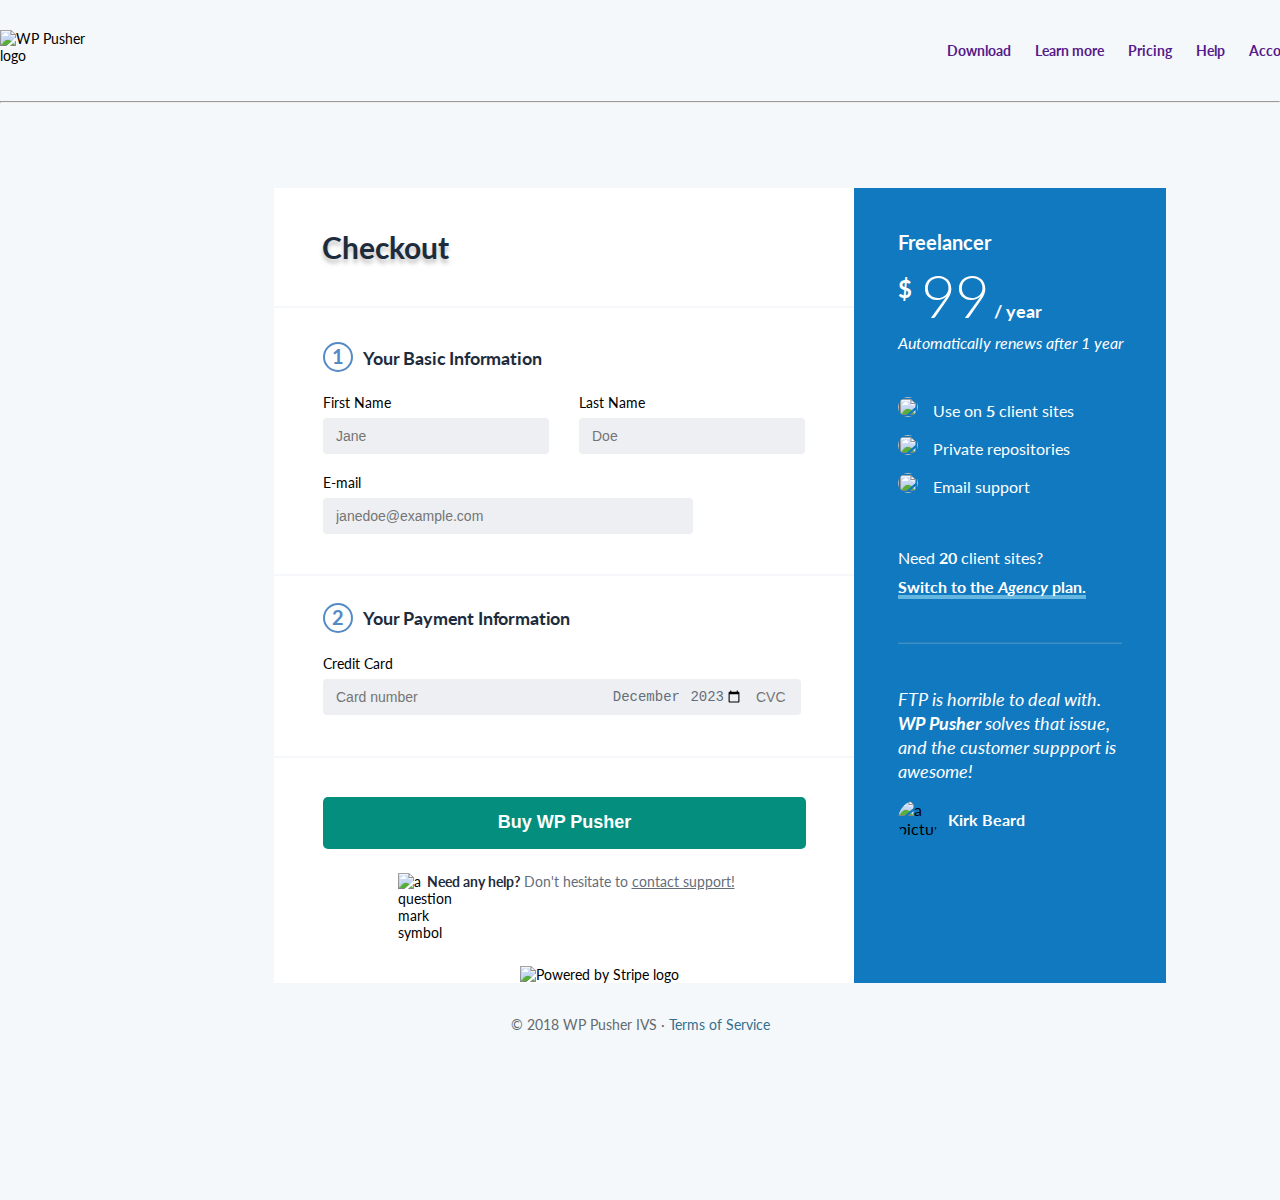
==== index.html @ f279d7f8 "Add files via upload" ====
<!DOCTYPE html>
<html lang="en">
<head>
	<meta charset="UTF-8">
	<meta name="viewport" content="width=device-width, initial-scale=1.0">
	<title>Checkout Page</title>
	<link rel="stylesheet" type="text/css" href="./styles.css">
	<link rel="preconnect" href="https://fonts.googleapis.com">
	<link rel="preconnect" href="https://fonts.gstatic.com" crossorigin>
	<link href="https://fonts.googleapis.com/css2?family=Lato&display=swap" rel="stylesheet">
</head>

<body>
	<nav class="nav-bar">
		<header class="logo">
			<img src="./Assets/wppusher-logo copy.svg" alt="WP Pusher logo">
		</header>
		<ul>
			<li><a href="">Download</a></li>
			<li><a href="">Learn more</a></li>
			<li><a href="">Pricing</a></li>
			<li><a href="">Help</a></li>
			<li><a href="">Account</a></li>
		</ul>
		<select class="small-viewport-nav-menu">
			<option value="" id="menu-icon"><a href="#">Menu</a></option>
			<option value="download"><a href="">Download</a></option>
			<option value="learn-more"><a href="">Learn more</a></option>
			<option value="pricing"><a href="">Pricing</a></option>
			<option value="help"><a href="">Help</a></option>
			<option value="account"><a href="">Account</a></option>
		</select>
	</nav>

	<hr class="header-hr">
	
	<main>
		<section class="checkout-info">
			<header>
				<h1>Checkout</h1>
			</header>

			<hr class="form-hr">

			<form action="" method="post">

				<fieldset class="basic-info">
					<div class="legend-flex">
						<div class="small-circle">1</div>
						<legend>Your Basic Information</legend>
					</div>

					<div class="name-flex">
						<label for="first-name"><span>First Name</span>
							<input id="first-name" type="text" name="firstname" placeholder="Jane" required class="name">
						</label>
				
						<label for="last-name"><span>Last Name</span>
							<input id="last-name" type="text" name="lastname" placeholder="Doe" required class="name">
						</label>
					</div>

					<div class="email-add">
						<label for="email-address"><span>E-mail</span>
							<input id="email-address" type="email" name="email" inputmode="email" placeholder="janedoe@example.com" required>
						</label>
					</div>
				</fieldset>

				<hr class="form-hr">

				<fieldset class="payment-info">
					<div class="legend-flex">
						<div class="small-circle">2</div>
						<legend>Your Payment Information</legend>
					</div>
					<div class="credit-card-flex">
						<label for="credit-card-number"><span class="cc1">Credit Card</span>
							<input id="credit-card-number" type="tel" name="credit-card" inputmode="numeric" pattern="[0-9\s]{13,19}" minlength="15" maxlength="19" placeholder="Card number" required>
						</label>

						<div class="cc-flex">
							<label for="card-expiration-date" class="cc"><span class="cc2">MM/YY</span>
								<input id="card-expiration-date" type="month" name="card-mm-yy" min="2023-12" value="2023-12" required>
							</label>

							<label for="card-cvc" class="cc"><span class="cc3">CVC</span>
								<input id="card-cvc" type="tel" name="cvc" maxlength="4" inputmode="numeric" pattern="[0-9\s]{3}" placeholder="CVC" required>
							</label>
						</div>
					</div>
				</fieldset>

				<hr class="form-hr">

				<button id="submit-button" type="submit">Buy WP Pusher</button>
			</form>

			<div class="checkout-footer">
				<div class="smaller-circle">
					<img src="./Assets/Mask.svg" alt="a question mark symbol">
				</div>
				<p><strong id="checkout-footer-strong">Need any help?</strong> Don't hesitate to <a href="">contact support!</a></p>
			</div>
			<div id="checkout-footer-logo">
					<img src="./Assets/powered_by_stripe.svg" alt="Powered by Stripe logo">
			</div>
		</section>

		<section class="freelancer">
			<header class="pricing">
				<h1>Freelancer</h1>
				<div class="pricing-h2-grid">
					<h2>$</h2>
					<div>
						<span id="tall-text">99</span>
						<span>/ year</span>
					</div>
				</div>
				
				<p>Automatically renews after 1 year</p>
			</header>

			<article class="package-summary">
				<ul>
					<li><img src="./Assets/Combined Shape.svg"> Use on <strong>5</strong> client sites</li>
					<li><img src="./Assets/Combined Shape.svg"> Private repositories</li>
					<li><img src="./Assets/Combined Shape.svg"> Email support</li>
				</ul>
				<p>Need <strong>20</strong> client sites?</p>
				<p><a href=""><strong>Switch to the <em>Agency</em> plan.</strong></a></p>
				<hr>
				<div class="customer-review">
					<blockquote><em>FTP is horrible to deal with. <strong>WP Pusher</strong> solves that issue, and the customer suppport is awesome!</em></blockquote>
					<figure>
						<img src="./Assets/Bitmap.svg" alt="a picture of a customer">
						<figcaption>Kirk Beard</figcaption>
					</figure>
				</div>
			</article>
		</section>
	</main>

	<footer>
		<div class="checkout-footer">
			<p><img src="./Assets/Mask.svg" alt="a question mark symbol" class="smaller-circle">
				<strong id="checkout-footer-strong"> Need any help?</strong> Don't hesitate to <a href="">contact support!</a>
			</p>
		</div>
		<div id="checkout-footer-logo">
			<img src="./Assets/powered_by_stripe.svg" alt="Powered by Stripe logo">
		</div>
		<p>&copy;  2018 WP Pusher IVS &middot; <a href="">Terms of Service</a></p>
	</footer>

	
</body>
</html>
---- styles.css ----
:root {
	--mainText-color: rgb(29, 44, 60);
	--inputText-color: rgb(100, 110, 122);
	--inputBackground-color: rgba(237, 239, 242);
	--freelancerText-color: rgb(255, 255, 255);
	--mainBackground-color: rgb(245, 248, 250);
	--freelancerBackground-color: rgb(17, 121, 191);
	--circle-color: rgb(84, 139, 197);
	--formHR-color: rgb(245, 247, 250);
	--buttonBackground-color: rgb(3, 142, 125);
}

@media (prefers-reduced-motion: no-preference) {
	* {
		scroll-behavior: smooth;
	}
}

*, *::before, ::after {
	padding: 0;
	margin: 0;
	box-sizing: border-box;
}

html {
	font-size: 62.5%;
}

body {
	font-family: 'Lato', sans-serif;
	font-size: 1.4rem;
	max-width: 144rem;
	height: 117rem;
	margin: auto;
	background-color: var(--mainBackground-color);
}


/* NAVIGATION BAR */

nav {
	display: flex;
	background-color: var(mainBackground-color);
	margin-block: 3rem;
	margin-inline: 0;
	justify-content: space-between;
}

.logo {
	background-color: var(mainBackground-color);
	margin-block-start: 0;
	margin-inline-start: 0;
	max-width: 20rem;
	height: 3.9rem;
}

 nav ul {
 	display: inline-flex;
 	list-style: none;
 	margin-inline-start: 83rem;
 }

nav li {
	flex-grow: 1;
	flex-shrink: 0;
	margin: 0.2rem;
	padding: 1rem;
	text-align: center;
	font-weight: 700;
	color: var(--mainText-color);

	&:hover {
		border: 2px solid var(--inputText-color);
		border-radius: 0.6rem;
	}
}

nav a {
	text-decoration: none;
}

nav .small-viewport-nav-menu {
	display: none;
	font-weight: 700;
}

.header-hr {
	max-width: 100%;
	height: 0.2rem;
	color:rgba(224, 230, 234, 0.25);
}


/* MAIN CONTENT */

main {
	border-radius: 0.6rem;
	box-shadow: box-shadow: 0px 5px 15px 0px rgba(0, 0, 0, 0.05), 0px 15px 35px 0px rgba(43, 64, 78, 0.10);
	background: rgb(255, 255, 255);
	max-width: 89.2rem;
	height: 79.5rem;
	margin-block-start: 8.5rem;
	margin-inline: 27.4rem;
	display: grid;
	grid-template-columns: repeat(2, 2fr 1fr);
	grid-template-areas: "checkout-info freelancer";
}

.checkout-info {
	grid-area: checkout-info;
	background-color: rgb(255, 255, 255);
}

.checkout-info h1 {
	font-size: 3rem;
	color: var(--mainText-color);
	margin-inline-start: 4.8rem;
	margin-block-start: 4.1rem;
	margin-block-end: 4.1rem;
	text-shadow: 0 0.4rem 0.4rem rgba(0, 0, 0, 0.25);
}

fieldset {
	border: none;
}

hr.form-hr {
	color: var(--formHR-color);
	border: 1px solid var(--formHR-color);
	height: 0.2rem;
	width: 58rem;
}

hr.form-hr:last-of-type {
	margin-block-end: 3.9rem;
}

form {
	display: flex;
	flex-direction: column;
	background-color: rgb(255, 255, 255);
/*	margin-inline-start: 4.9rem;*/
}

.legend-flex {
	display: inline-flex;
	margin-inline-start: 4.9rem;
	margin-block-end: 1.5rem;
}

.small-circle {
	width: 3rem;
	height: 3rem;
	color: var(--circle-color);
	border: 0.275rem solid var(--circle-color);
	border-radius: 50%;
	text-align: center;
	font-size: 2rem;
	font-weight: 700;
	letter-spacing: -0.142px;
	stroke-width: 0.2rem;
	margin-inline-end: 1rem;
	margin-block-start: -0.475rem;
}

legend {
	font-size: 1.8rem;
	font-weight: 700;
	color: var(--mainText-color);
	letter-spacing: -0.16px;
}

.name-flex {
	display: inline-flex;
	margin-inline-start: 4.9rem;
	justify-content: space-between;
	column-gap: 3rem;
}

main span {
	display: block;
	margin-block: 0.7rem;
}

input {
	height: 3.6rem;
	font-size: 1.4rem;
	color: var(--inputText-color);
	background-color: var(--inputBackground-color);
	border-radius: 0.4rem;
	border: transparent;
	padding-inline-start: 1.3rem;
}

#first-name, #last-name {
	width: 22.6rem;
}

.email-add {
	margin-inline-start: 4.9rem;
	margin-block-start: 2rem;
	margin-block-end: 4rem;
}

.email-add input {
	width: 37rem;
	border: transparent;
}

.payment-info {
	margin-block-start: 3.1rem;
}

.credit-card-flex {
	display: inline-flex;
	margin-inline-start: 4.9rem;
	margin-block-end: 4.1rem;
}

.cc-flex {
	display: inline-flex;
}

#credit-card-number {
	width: 27rem;
	border-radius: 0;
	border-end-start-radius: 0.4rem;
	border-start-start-radius: 0.4rem;
}

#card-expiration-date {
	width: 15rem;
	border-radius: 0;
	text-align: right;
}

#card-cvc {
	width: 5.75rem;
	text-align: left;
	border-radius: 0;
	border-start-end-radius: 0.4rem;
	border-end-end-radius: 0.4rem;
}

.cc2, .cc3 {
	visibility: hidden;
}

button {
	max-width: 48.3rem;
	height: 5.2rem;
	margin-inline-start: 4.9rem;
	background-color: var(--buttonBackground-color);
	border: var(--buttonBackground-color);
	border-radius: 0.5rem;
	font-size: 1.8rem;
	font-weight: 700;
	text-align: ;
	color: var(--freelancerText-color);
}

.checkout-footer {
	margin-inline-start: 12.4rem;
	margin-block-start: 2.4rem;
	display: inline-flex;
}

.smaller-circle {
	margin-inline-end: 0.85rem;
	width: 2rem;
	height: 2rem;
	border-radius: 50%;
}

.checkout-footer p, .checkout-footer a {
	color: var(--inputText-color);
}

#checkout-footer-strong {
	color: var(--mainText-color);
}

#checkout-footer-logo {
	background-position: center;
	margin-inline-start: 24.6rem;
	margin-block-start: 2.5rem;
}

footer .checkout-footer, 
footer #checkout-footer-logo {
	display: none;
}


/* MAIN CONTENT - FREELANCER SECTION */

.freelancer {
	grid-area: freelancer;
	width: 31.2rem;
	background-color: var(--freelancerBackground-color);
	padding-inline-start: 4.4rem;
	padding-block-start: 4.2rem;
	font-size: 1.6rem;
}

.pricing h1 {
	font-size: 2rem;
	font-weight: 700;
	padding-inline-end: 0.6rem;
	color: var(--freelancerText-color);
}

.pricing-h2-grid {
	display: inline-grid;
	width: 14rem;
	margin-block-start: 0.5rem;
	grid-template-areas: "h2 tall-text span";
	grid-template-columns: repeat(3, 1fr 2fr 2fr);
}

.pricing-h2-grid div {
	width: 12.5rem;
}

.pricing h2 {
	grid-area: h2;
	font-size: 2.4rem;
	font-weight: 700;
	align-self: start;
	color: var(--freelancerText-color);
	margin-inline-end: 0.85rem;
	margin-block-start: 1.5rem;
	letter-spacing: -0.015px;
}

.pricing #tall-text {
	grid-area: tall-text;
	font-size: 6rem;
	font-weight: 300;
	align-self: center;
	letter-spacing: -0.015px;;
	color: var(--freelancerText-color); 
}

.pricing span {
	grid-area: span;
	font-size: 1.8rem;
	display: inline;
	font-weight: 700;
	align-self: end;
	letter-spacing: -0.015px;;
	color: var(--freelancerText-color); 
}

.pricing p {
	width: 22.7rem;
	font-size: 1.6rem;
	font-style: italic;
	line-height: 2.4rem;
	color: var(--freelancerText-color);
}

.package-summary ul {
	margin-block-end: 3.8rem;
	list-style: none;
	margin-block-start: 3.6rem;
	font-size: 1.6rem;
	line-height: 2.4rem;
	color: var(--freelancerText-color);
}

.package-summary ul img {
	width: 2rem;
	height: 2rem;
	border-radius: 50%;
	margin-inline-end: 1.1rem;
	margin-block-end: -0.5rem;
}

.package-summary li {
	padding-block: 0.6rem;
}

.package-summary p, .package-summary a {
	padding-block: 0.5rem;
	font-size: 1.6rem;
	color: var(--freelancerText-color);
}

.package-summary a {
/*	text-decoration: underline rgba(185, 245, 255, 0.5036) 0.4rem;*/
	text-decoration-skip-ink: none;
	text-decoration-color: rgba(185, 245, 255, 0.5036);
	text-decoration-line: underline;
	text-decoration-thickness: 0.4rem;
}

.package-summary hr {
	height: 0.2rem;
	width: 22.4rem;
	color: var(--freelancerText-color);
	opacity: 0.2005;
	margin-block-start: 4.1rem;
}

.customer-review {
	margin-block-start: 4.3rem;
}

blockquote {
	width: 22.9rem;
	font-size: 1.8rem;
	color: var(--freelancerText-color);
	line-height: 2.4rem;
	letter-spacing: -0.009px;
}

figure {
	display: flex;
	margin-block-start: 1.7rem;
}

figure img {
	width: 4rem;
	height: 4rem;
	border-radius: 50%;
}

figcaption {
	font-size: 1.6rem;
	font-weight: 700;
	letter-spacing: -0.009px;
	margin-inline-start: 1rem;
	padding-block: 1rem;
	color: var(--freelancerText-color);
}


/* MAIN FOOTER */

footer {
	margin-block-start: 3.3rem;
	text-align: center;
	color: rgb(99, 107, 111);
}

footer a {
	color: rgb(49, 112, 143);
	text-decoration: none;
}


/* MOBILE RESPONSIVENESS ATTEMPT -- Will continue later */

/*@media only screen and (max-width: 550px) {
	body {
		width: 100dvw;
		height: 100dvh;
	}
	main {
		width: 100%;
		display: flex;
		flex-direction: column;
		margin: auto;
		height: 100%;
	}
	nav {
		width: 100%;
		margin: auto;
	}

	nav ul, main .checkout-footer, main #checkout-footer-logo {
		display: none;
	}
	nav .small-viewport-nav-menu,
	footer .checkout-footer,
	footer #checkout-footer-logo {
		display: unset;
	}
	form {
		height: 100%;
		width: 100%;
		margin: auto;
	}
	form, 
	.legend-flex, 
	.name-flex, 
	.credit-card-flex {
		display: block;
	}
	label {
		margin-block-end: 2rem;
	}
	input, .email-add input {
		max-width: 100%;
	}
	button {
		width: 100%;
	}
	.cc2, .cc3 {
		visibility: visible;
	}
	.freelancer {
		width: 100%;
		height: 100%;
		display: block;
		margin: auto;
	}
}

*/
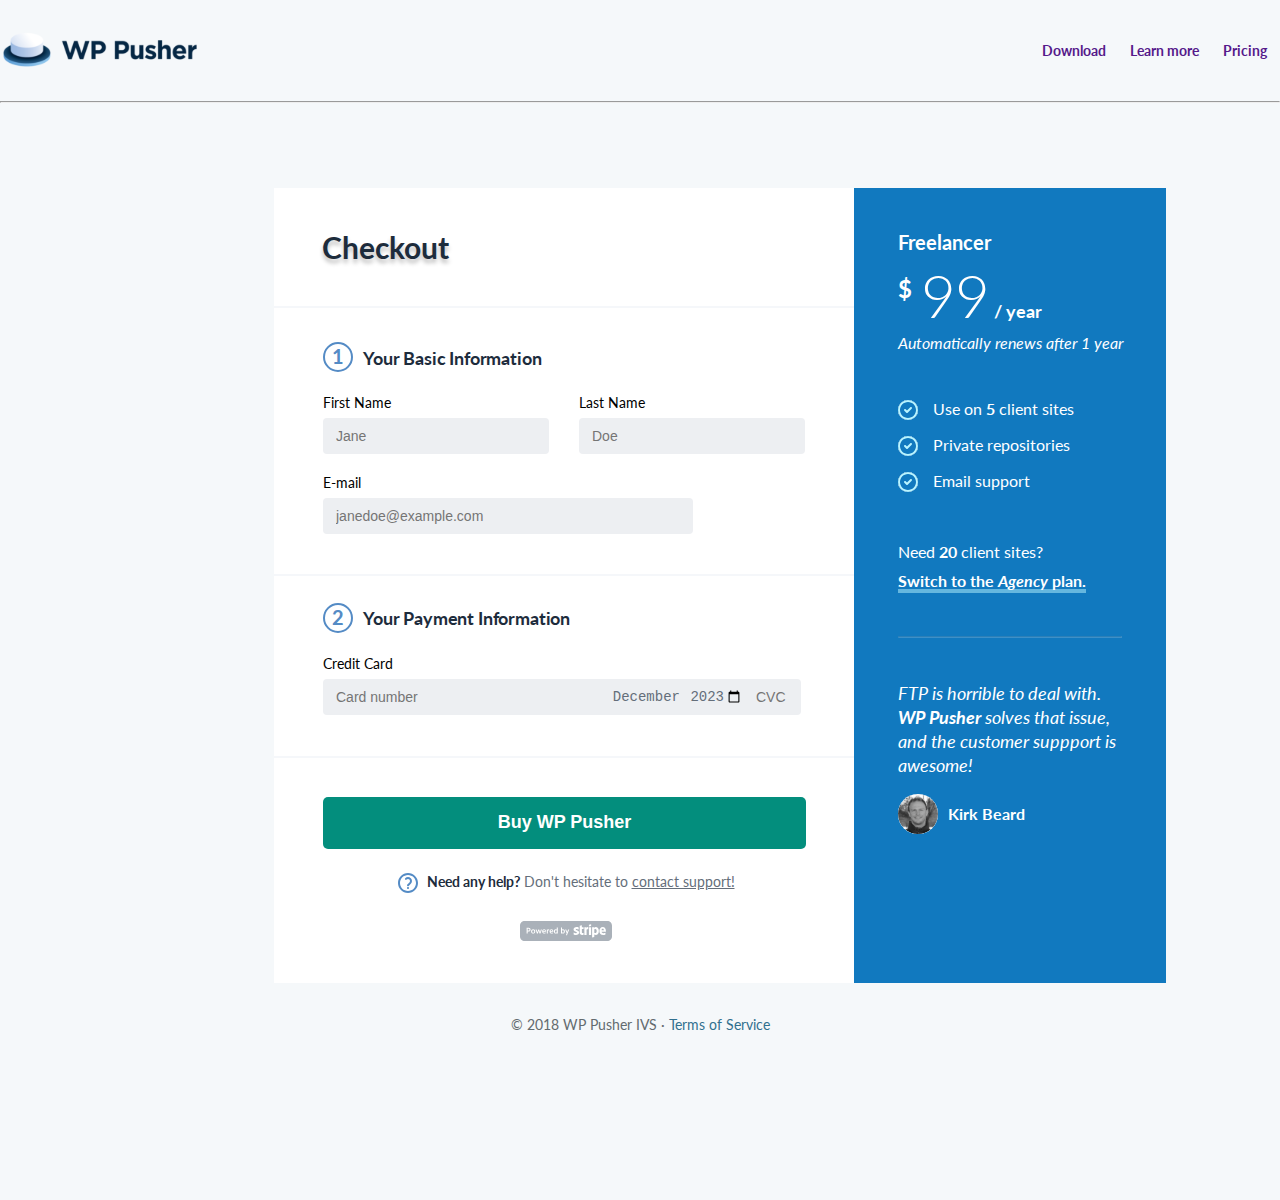
==== commit da88570a: "Updated index.html" ====
--- a/index.html
+++ b/index.html
@@ -13,7 +13,7 @@
 <body>
 	<nav class="nav-bar">
 		<header class="logo">
-			<img src="./Assets/wppusher-logo copy.svg" alt="WP Pusher logo">
+			<img src="./wppusher-logo-copy.svg" alt="WP Pusher logo">
 		</header>
 		<ul>
 			<li><a href="">Download</a></li>
@@ -98,12 +98,12 @@
 
 			<div class="checkout-footer">
 				<div class="smaller-circle">
-					<img src="./Assets/Mask.svg" alt="a question mark symbol">
+					<img src="./Mask.svg" alt="a question mark symbol">
 				</div>
 				<p><strong id="checkout-footer-strong">Need any help?</strong> Don't hesitate to <a href="">contact support!</a></p>
 			</div>
 			<div id="checkout-footer-logo">
-					<img src="./Assets/powered_by_stripe.svg" alt="Powered by Stripe logo">
+					<img src="./powered-by-stripe.svg" alt="Powered by Stripe logo">
 			</div>
 		</section>
 
@@ -123,9 +123,9 @@
 
 			<article class="package-summary">
 				<ul>
-					<li><img src="./Assets/Combined Shape.svg"> Use on <strong>5</strong> client sites</li>
-					<li><img src="./Assets/Combined Shape.svg"> Private repositories</li>
-					<li><img src="./Assets/Combined Shape.svg"> Email support</li>
+					<li><img src="./Combined-Shape.svg"> Use on <strong>5</strong> client sites</li>
+					<li><img src="./Combined-Shape.svg"> Private repositories</li>
+					<li><img src="./Combined-Shape.svg"> Email support</li>
 				</ul>
 				<p>Need <strong>20</strong> client sites?</p>
 				<p><a href=""><strong>Switch to the <em>Agency</em> plan.</strong></a></p>
@@ -133,7 +133,7 @@
 				<div class="customer-review">
 					<blockquote><em>FTP is horrible to deal with. <strong>WP Pusher</strong> solves that issue, and the customer suppport is awesome!</em></blockquote>
 					<figure>
-						<img src="./Assets/Bitmap.svg" alt="a picture of a customer">
+						<img src="./Bitmap.svg" alt="a picture of a customer">
 						<figcaption>Kirk Beard</figcaption>
 					</figure>
 				</div>
@@ -143,16 +143,16 @@
 
 	<footer>
 		<div class="checkout-footer">
-			<p><img src="./Assets/Mask.svg" alt="a question mark symbol" class="smaller-circle">
+			<p><img src="./Mask.svg" alt="a question mark symbol" class="smaller-circle">
 				<strong id="checkout-footer-strong"> Need any help?</strong> Don't hesitate to <a href="">contact support!</a>
 			</p>
 		</div>
 		<div id="checkout-footer-logo">
-			<img src="./Assets/powered_by_stripe.svg" alt="Powered by Stripe logo">
+			<img src="./powered-by-stripe.svg" alt="Powered by Stripe logo">
 		</div>
 		<p>&copy;  2018 WP Pusher IVS &middot; <a href="">Terms of Service</a></p>
 	</footer>
 
 	
 </body>
-</html>+</html>
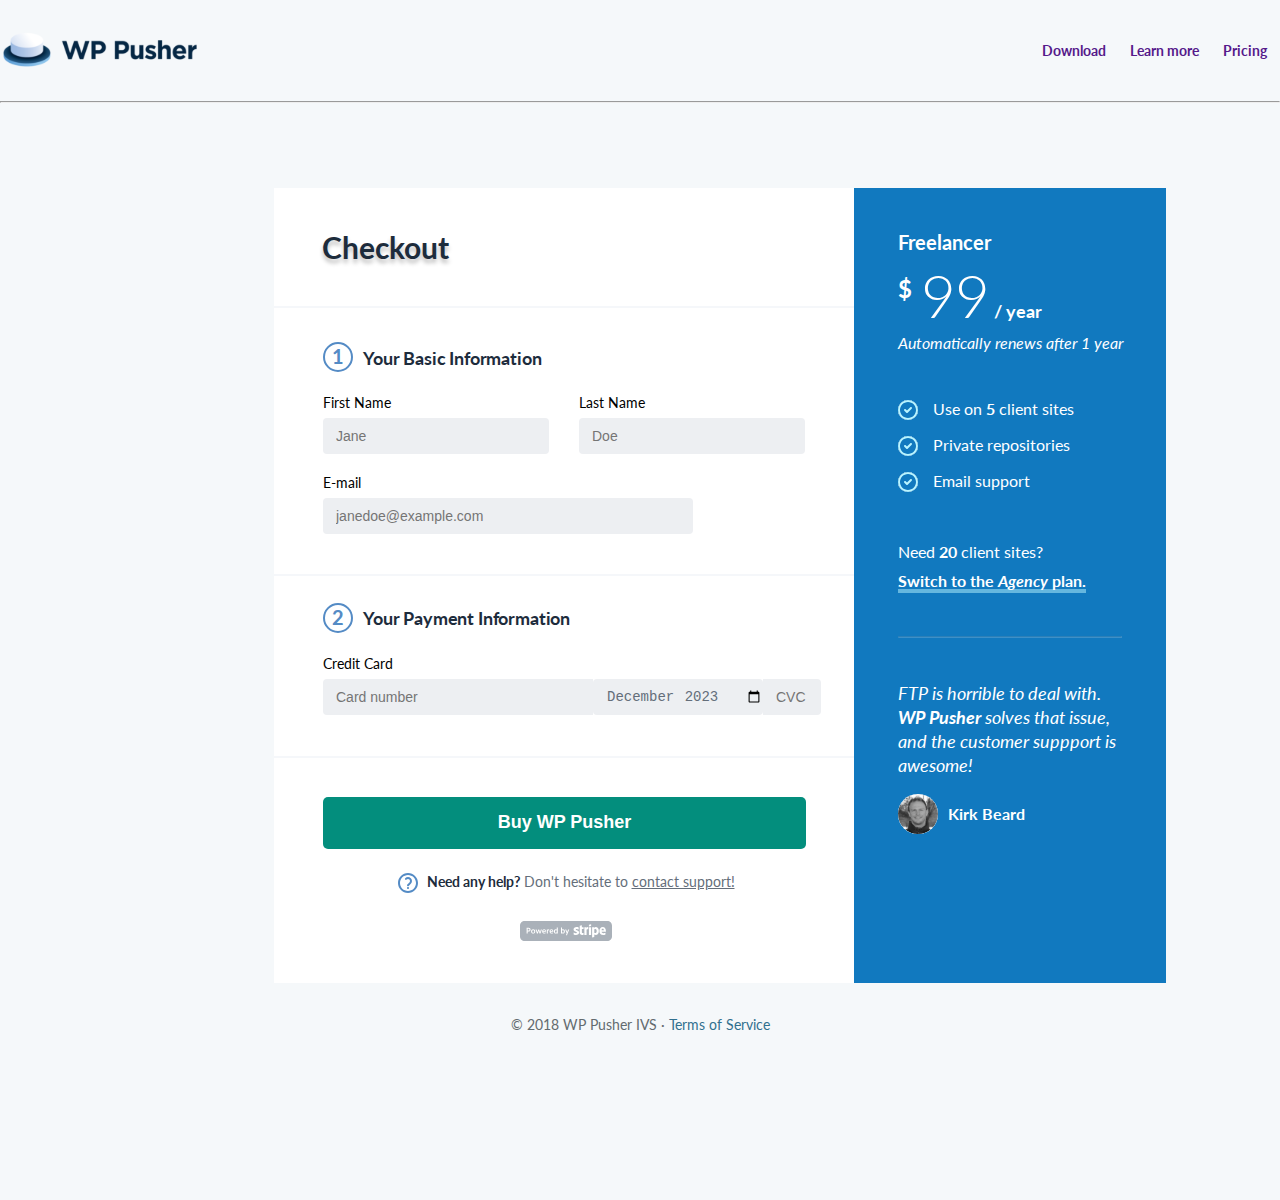
==== commit 900878be: "Updated index.html" ====
--- a/index.html
+++ b/index.html
@@ -3,6 +3,7 @@
 <head>
 	<meta charset="UTF-8">
 	<meta name="viewport" content="width=device-width, initial-scale=1.0">
+	<meta name="description" content="a checkout page">
 	<title>Checkout Page</title>
 	<link rel="stylesheet" type="text/css" href="./styles.css">
 	<link rel="preconnect" href="https://fonts.googleapis.com">
@@ -123,9 +124,9 @@
 
 			<article class="package-summary">
 				<ul>
-					<li><img src="./Combined-Shape.svg"> Use on <strong>5</strong> client sites</li>
-					<li><img src="./Combined-Shape.svg"> Private repositories</li>
-					<li><img src="./Combined-Shape.svg"> Email support</li>
+					<li><img src="./Combined-Shape.svg" alt="a checkmark in a circle"> Use on <strong>5</strong> client sites</li>
+					<li><img src="./Combined-Shape.svg" alt="a checkmark in a circle"> Private repositories</li>
+					<li><img src="./Combined-Shape.svg" alt="a checkmark in a circle"> Email support</li>
 				</ul>
 				<p>Need <strong>20</strong> client sites?</p>
 				<p><a href=""><strong>Switch to the <em>Agency</em> plan.</strong></a></p>
--- a/styles.css
+++ b/styles.css
@@ -229,7 +229,7 @@
 	border-start-start-radius: 0.4rem;
 }
 
-#card-expiration-date {
+input #card-expiration-date {
 	width: 15rem;
 	border-radius: 0;
 	text-align: right;
@@ -509,4 +509,4 @@
 	}
 }
 
-*/+*/
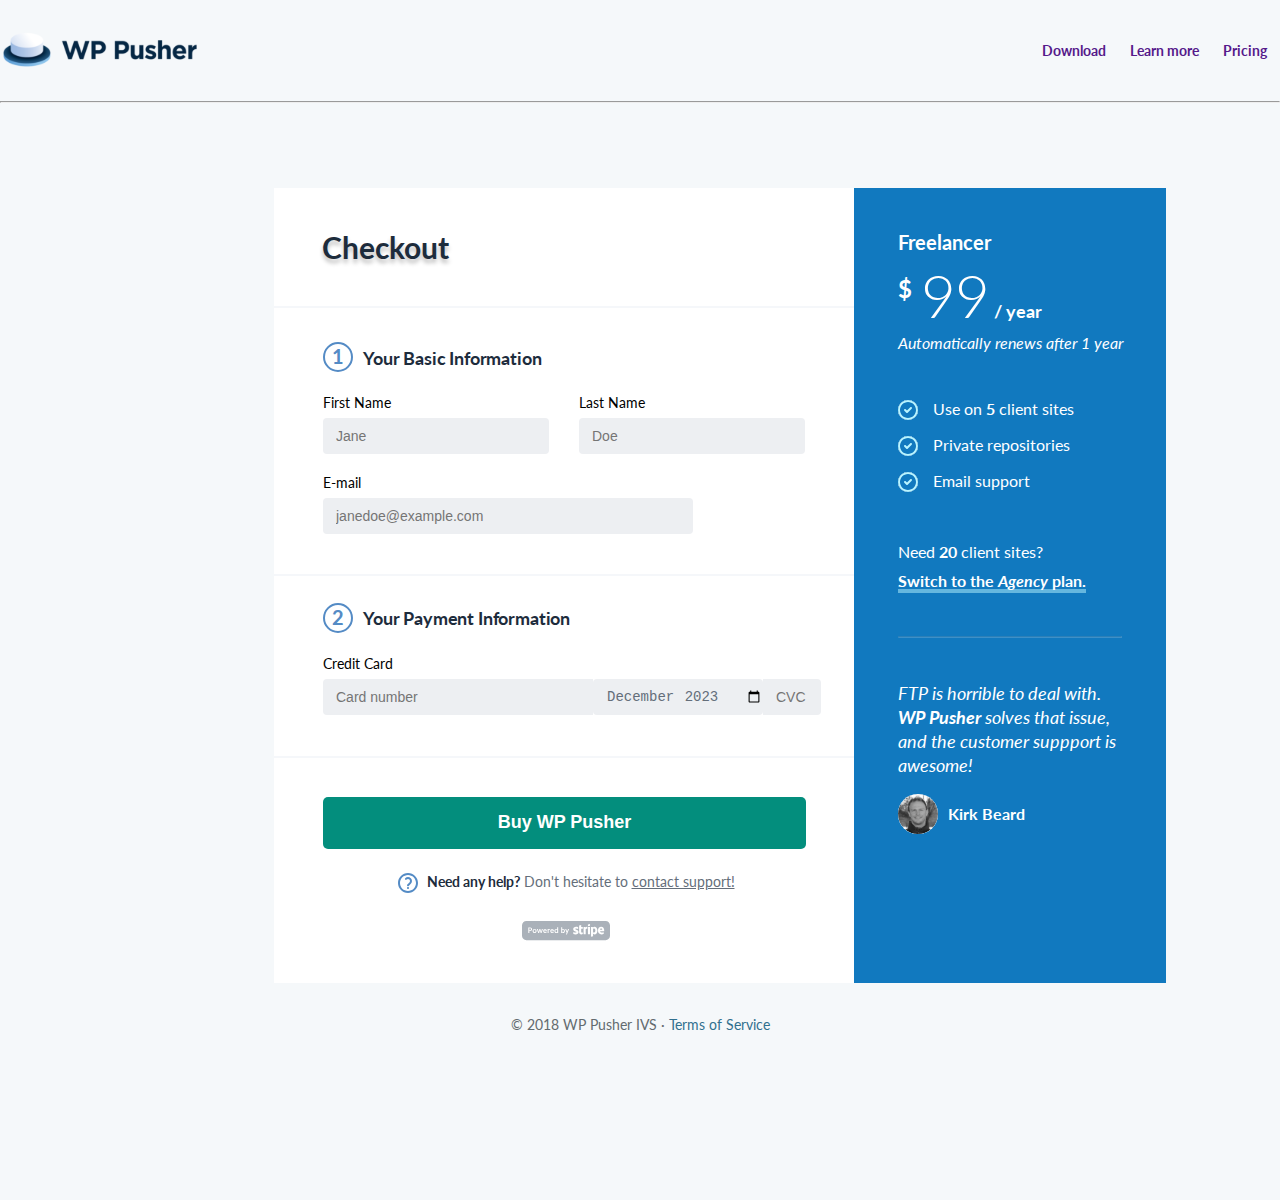
==== commit 016aa31a: "Updated index.html" ====
--- a/index.html
+++ b/index.html
@@ -14,7 +14,7 @@
 <body>
 	<nav class="nav-bar">
 		<header class="logo">
-			<img src="./wppusher-logo-copy.svg" alt="WP Pusher logo">
+			<img src="./wppusher-logo-copy.svg" width="200" height="39" alt="WP Pusher logo">
 		</header>
 		<ul>
 			<li><a href="">Download</a></li>
@@ -99,12 +99,12 @@
 
 			<div class="checkout-footer">
 				<div class="smaller-circle">
-					<img src="./Mask.svg" alt="a question mark symbol">
+					<img src="./Mask.svg" width="20" height="20" alt="a question mark symbol">
 				</div>
 				<p><strong id="checkout-footer-strong">Need any help?</strong> Don't hesitate to <a href="">contact support!</a></p>
 			</div>
 			<div id="checkout-footer-logo">
-					<img src="./powered-by-stripe.svg" alt="Powered by Stripe logo">
+				<img src="./powered-by-stripe.svg" width="92" height="20.101" alt="Powered by Stripe logo">
 			</div>
 		</section>
 
@@ -144,12 +144,12 @@
 
 	<footer>
 		<div class="checkout-footer">
-			<p><img src="./Mask.svg" alt="a question mark symbol" class="smaller-circle">
+			<p><img src="./Mask.svg" width="20" height="20" alt="a question mark symbol" class="smaller-circle">
 				<strong id="checkout-footer-strong"> Need any help?</strong> Don't hesitate to <a href="">contact support!</a>
 			</p>
 		</div>
 		<div id="checkout-footer-logo">
-			<img src="./powered-by-stripe.svg" alt="Powered by Stripe logo">
+			<img src="./powered-by-stripe.svg" width="92" height="20.101" alt="Powered by Stripe logo">
 		</div>
 		<p>&copy;  2018 WP Pusher IVS &middot; <a href="">Terms of Service</a></p>
 	</footer>
